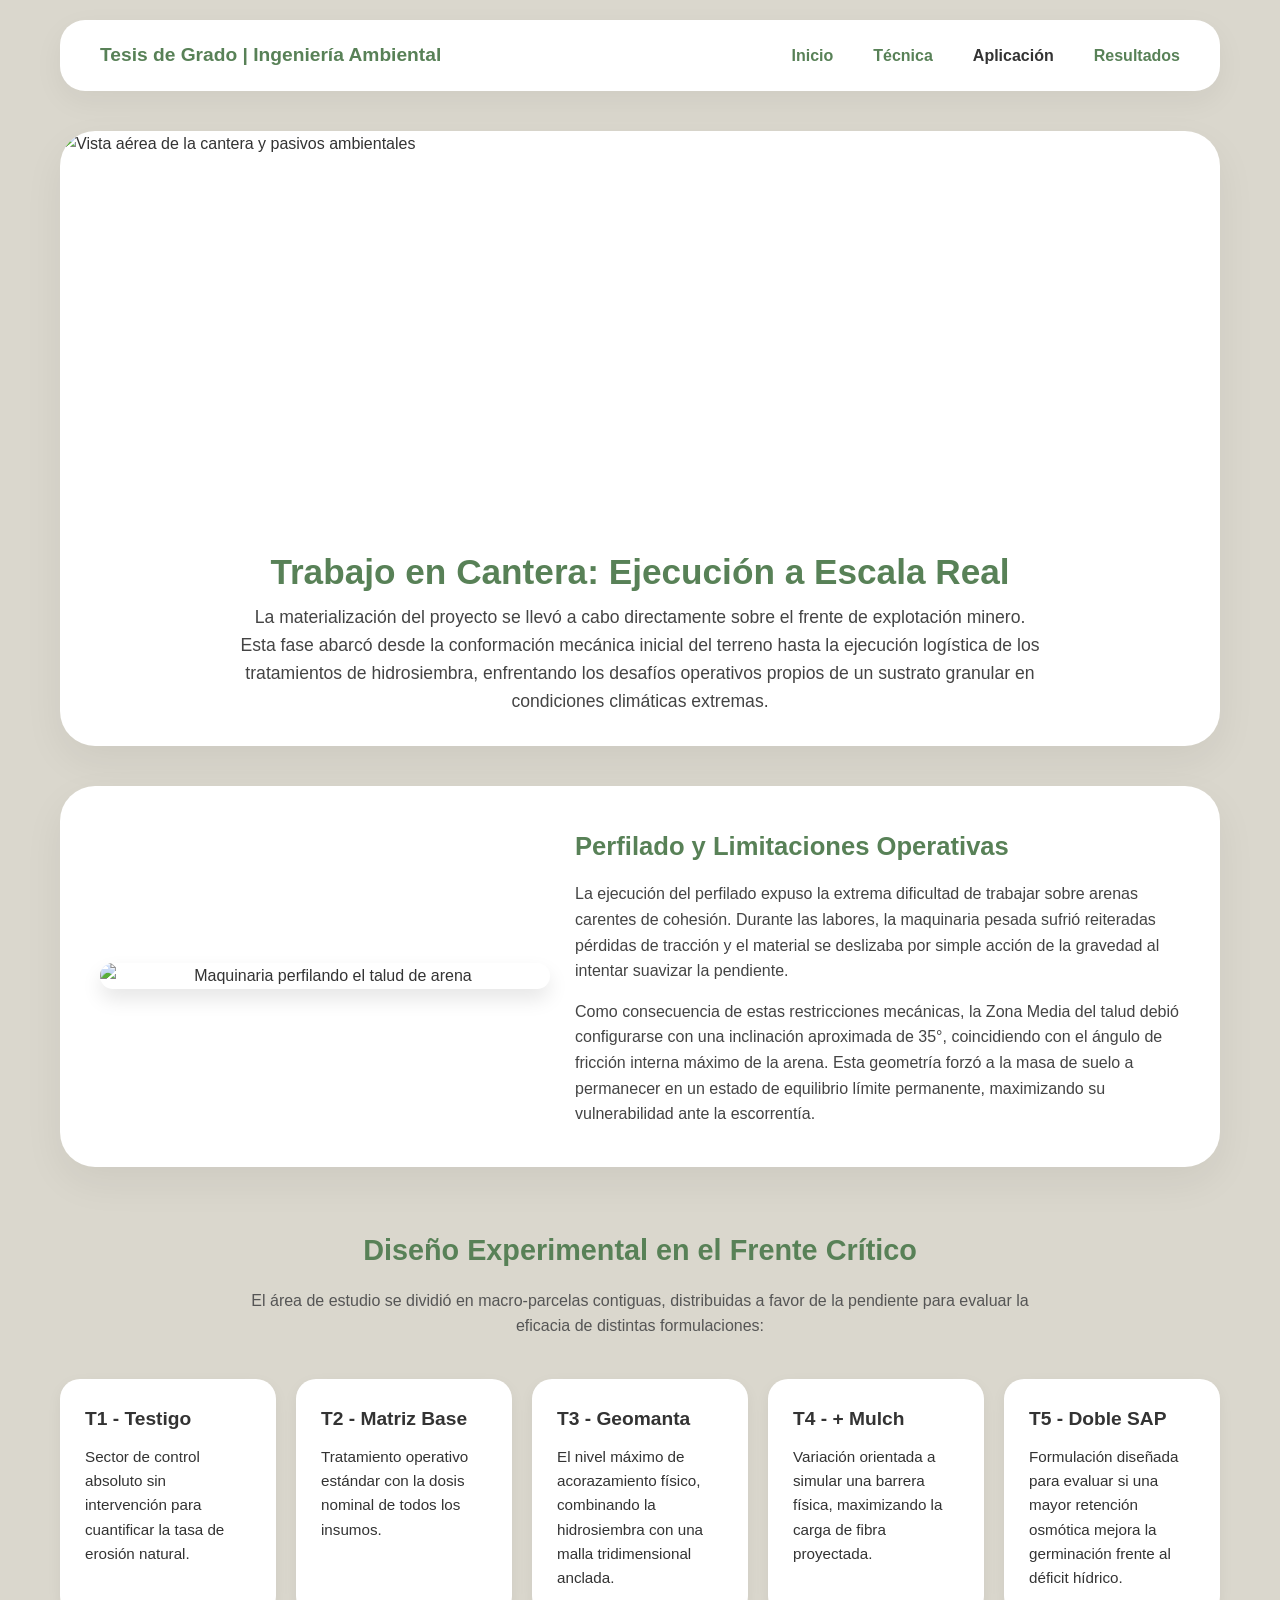
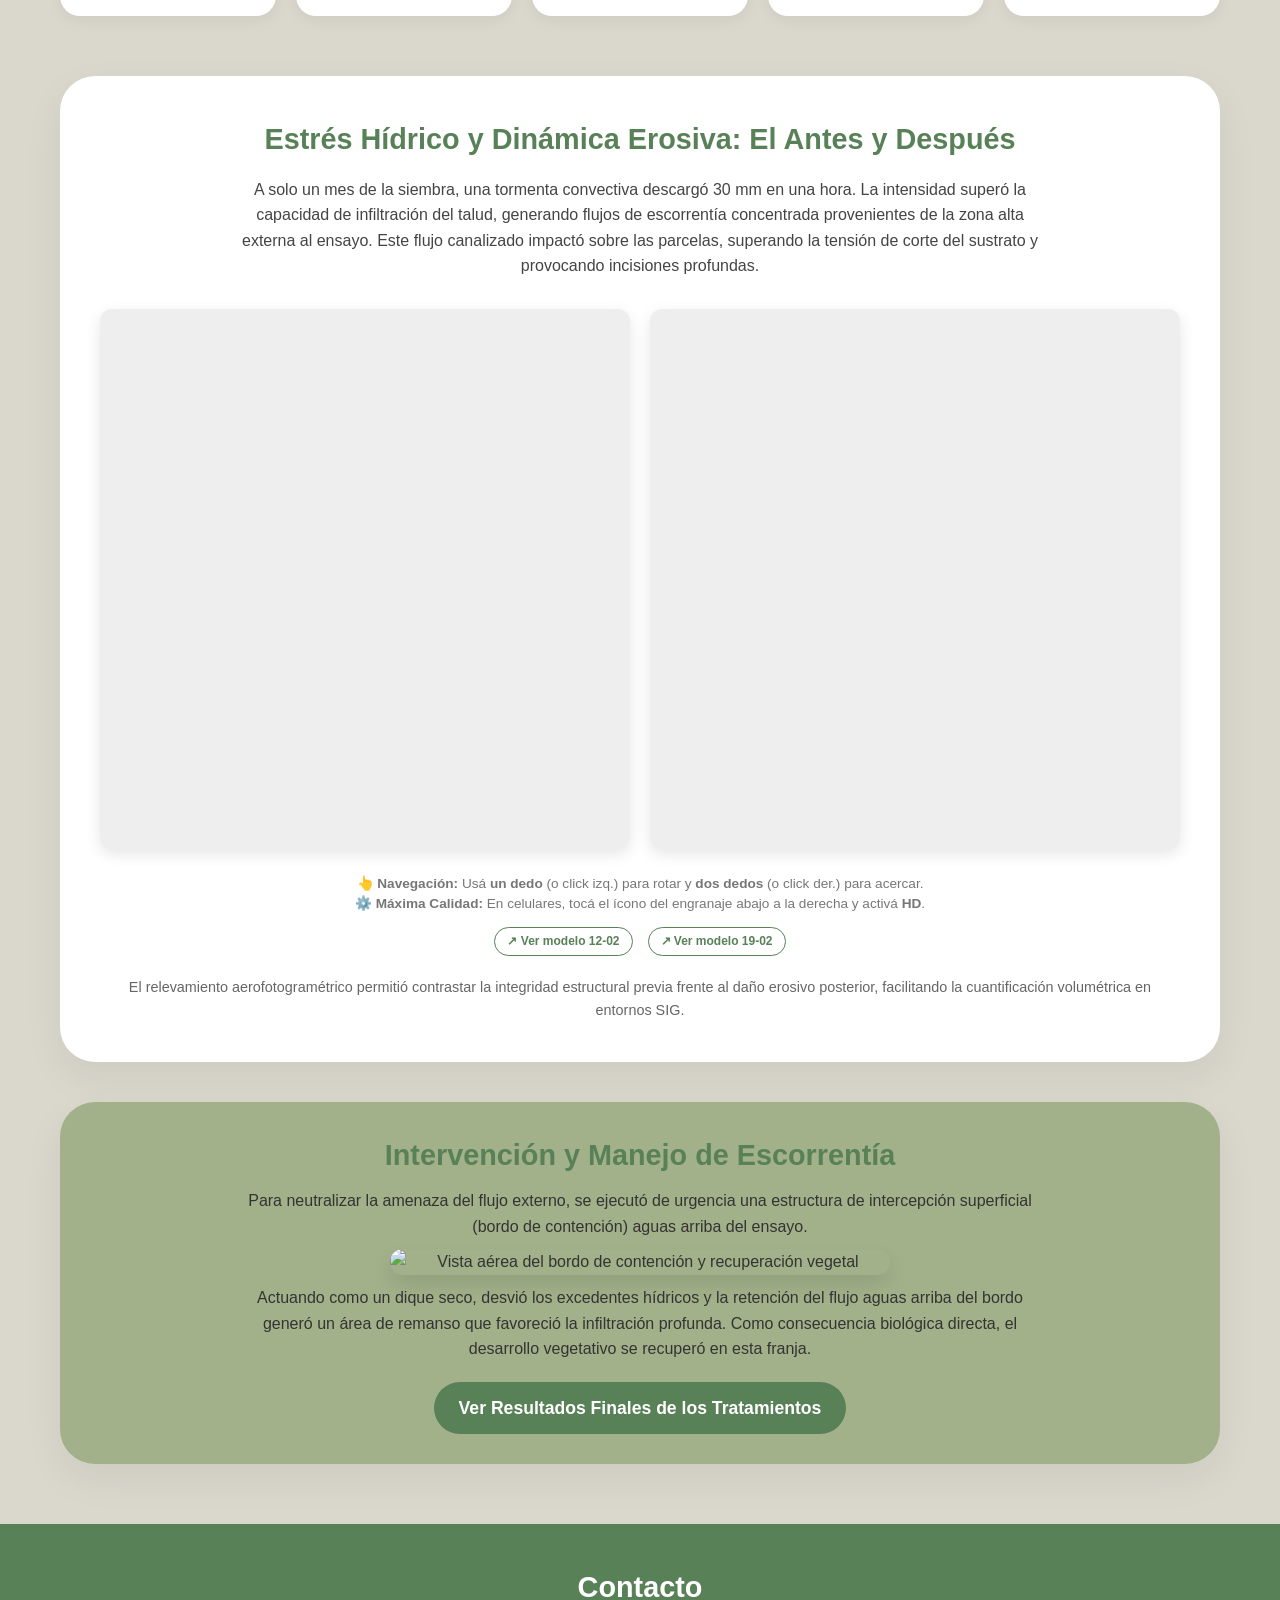
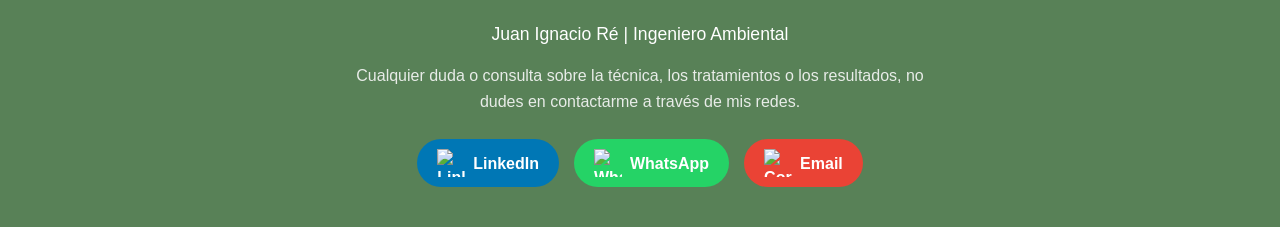
==== cantera.html @ c27eef19 "Add files via upload" ====
<!DOCTYPE html>
<html lang="es">
<head>
    <meta charset="UTF-8">
    <meta name="viewport" content="width=device-width, initial-scale=1.0">
    <title>Aplicación - Trabajo en Cantera | Tesis Ingeniería Ambiental</title>
    <link rel="stylesheet" href="style.css">
</head>
<body>

    <!-- MENÚ DE NAVEGACIÓN -->
    <header class="container">
        <nav class="main-nav">
            <div class="logo">
                <h1>Tesis de Grado | Ingeniería Ambiental</h1>
            </div>
            <ul class="nav-links">
                <li><a href="index.html">Inicio</a></li>
                <li><a href="hidrosiembra.html">Técnica</a></li>
                <!-- Pestaña actual resaltada -->
                <li><a href="cantera.html" style="color: var(--texto-oscuro);">Aplicación</a></li>
                <li><a href="conclusiones.html">Resultados</a></li>
            </ul>
        </nav>
    </header>

    <!-- SECCIÓN 1: HERO CON VISTA AÉREA PANORÁMICA -->
    <section class="container" style="margin-top: 40px;">
        <!-- Agregamos gap: 0 para anular cualquier separación del contenedor -->
        <div class="hero-container" style="flex-direction: column; padding: 0; overflow: hidden; gap: 0;">
            <!-- FOTO AÉREA DE LA CANTERA EXPLOTADA -->
            <img src="imagenes/cantera_aerea.jpg" alt="Vista aérea de la cantera y pasivos ambientales" style="width: 100%; height: 400px; object-fit: cover; display: block; margin: 0;">
            
            <div style="padding: 20px 20px 30px 20px; text-align: center; margin-top: 0;">
                <h2 style="color: var(--verde-oscuro); margin-top: 0; margin-bottom: 10px; font-size: 2.2rem; line-height: 1.2;">Trabajo en Cantera: Ejecución a Escala Real</h2>
                <p style="font-size: 1.1rem; color: #444; max-width: 800px; margin: 0 auto;">La materialización del proyecto se llevó a cabo directamente sobre el frente de explotación minero. Esta fase abarcó desde la conformación mecánica inicial del terreno hasta la ejecución logística de los tratamientos de hidrosiembra, enfrentando los desafíos operativos propios de un sustrato granular en condiciones climáticas extremas.</p>
            </div>
        </div>
    </section>

    <!-- SECCIÓN 2: CONFORMACIÓN DEL TALUD -->
    <section class="container" style="margin-top: 40px;">
        <!-- Bajamos el gap de 40px a 25px para que foto y texto estén más conectados -->
        <div class="card" style="display: flex; gap: 25px; align-items: center; flex-wrap: wrap;">
            
            <div class="img-zoom" style="flex: 1; min-width: 280px; max-width: 450px; margin: 0 auto;">
                <img src="imagenes/perfilado.jpeg" alt="Maquinaria perfilando el talud de arena" style="width: 100%; display: block;">
            </div>
            
            <!-- ACÁ LA MAGIA: text-align: left fuerza la alineación correcta -->
            <div style="flex: 1; min-width: 280px; text-align: left;">
                <!-- Achicamos apenitas el font-size a 1.6rem para que no rompa en 3 líneas en el celu -->
                <h3 style="color: var(--verde-oscuro); font-size: 1.6rem; margin-top: 0; margin-bottom: 15px;">Perfilado y Limitaciones Operativas</h3>
                <p style="margin-bottom: 15px; color: #444; line-height: 1.6;">La ejecución del perfilado expuso la extrema dificultad de trabajar sobre arenas carentes de cohesión. Durante las labores, la maquinaria pesada sufrió reiteradas pérdidas de tracción y el material se deslizaba por simple acción de la gravedad al intentar suavizar la pendiente.</p>
                <p style="color: #444; line-height: 1.6;">Como consecuencia de estas restricciones mecánicas, la Zona Media del talud debió configurarse con una inclinación aproximada de 35°, coincidiendo con el ángulo de fricción interna máximo de la arena. Esta geometría forzó a la masa de suelo a permanecer en un estado de equilibrio límite permanente, maximizando su vulnerabilidad ante la escorrentía.</p>
            </div>
            
        </div>
    </section>

    <!-- SECCIÓN 3: MATRIZ DE TRATAMIENTOS -->
    <section class="container" style="margin-top: 60px;">
        <h3 style="color: var(--verde-oscuro); font-size: 1.8rem; margin-bottom: 15px; text-align: center;">Diseño Experimental en el Frente Crítico</h3>
        <p style="text-align: center; color: #555; max-width: 800px; margin: 0 auto 40px auto;">El área de estudio se dividió en macro-parcelas contiguas, distribuidas a favor de la pendiente para evaluar la eficacia de distintas formulaciones:</p>
        
        <div style="display: grid; grid-template-columns: repeat(auto-fit, minmax(200px, 1fr)); gap: 20px;">
            <!-- Usamos las clases de animación que ya creamos en el CSS -->
            <div class="tarjeta-info">
                <h4 style="margin-bottom: 10px; font-size: 1.2rem;">T1 - Testigo</h4>
                <p style="font-size: 0.95rem;">Sector de control absoluto sin intervención para cuantificar la tasa de erosión natural.</p>
            </div>
            <div class="tarjeta-info">
                <h4 style="margin-bottom: 10px; font-size: 1.2rem;">T2 - Matriz Base</h4>
                <p style="font-size: 0.95rem;">Tratamiento operativo estándar con la dosis nominal de todos los insumos.</p>
            </div>
            <div class="tarjeta-info">
                <h4 style="margin-bottom: 10px; font-size: 1.2rem;">T3 - Geomanta</h4>
                <p style="font-size: 0.95rem;">El nivel máximo de acorazamiento físico, combinando la hidrosiembra con una malla tridimensional anclada.</p>
            </div>
            <div class="tarjeta-info">
                <h4 style="margin-bottom: 10px; font-size: 1.2rem;">T4 - + Mulch</h4>
                <p style="font-size: 0.95rem;">Variación orientada a simular una barrera física, maximizando la carga de fibra proyectada.</p>
            </div>
            <div class="tarjeta-info">
                <h4 style="margin-bottom: 10px; font-size: 1.2rem;">T5 - Doble SAP</h4>
                <p style="font-size: 0.95rem;">Formulación diseñada para evaluar si una mayor retención osmótica mejora la germinación frente al déficit hídrico.</p>
            </div>
        </div>
    </section>

    <!-- SECCIÓN 4: EVENTO CRÍTICO Y 3D -->
    <section class="container" style="margin-top: 60px;">
        <div class="card" style="background-color: var(--blanco);">
            <h3 style="color: var(--verde-oscuro); font-size: 1.8rem; margin-bottom: 15px; text-align: center;">Estrés Hídrico y Dinámica Erosiva: El Antes y Después</h3>
            <p style="text-align: center; color: #444; max-width: 800px; margin: 0 auto 30px auto;">A solo un mes de la siembra, una tormenta convectiva descargó 30 mm en una hora. La intensidad superó la capacidad de infiltración del talud, generando flujos de escorrentía concentrada provenientes de la zona alta externa al ensayo. Este flujo canalizado impactó sobre las parcelas, superando la tensión de corte del sustrato y provocando incisiones profundas.</p>
            
            <!-- CONTENEDOR DE MODELOS 3D (ANTES Y DESPUÉS) -->
            <div class="galeria-3d">
                
                <!-- MODELO 1: ANTES DEL EVENTO -->
                <div style="flex: 1; min-width: 280px; height: 60vh; min-height: 350px; background-color: #eee; border-radius: 12px; overflow: hidden; box-shadow: 0 5px 15px rgba(0,0,0,0.1);">
                    <iframe title="Modelo Antes" frameborder="0" allowfullscreen mozallowfullscreen="true" webkitallowfullscreen="true" allow="autoplay; fullscreen; xr-spatial-tracking" xr-spatial-tracking execution-while-out-of-viewport execution-while-not-rendered web-share src="https://sketchfab.com/models/985f412ba93f42a4beb35f74d2b0b0e1/embed" style="width: 100%; height: 100%;"></iframe>
                </div>
                
                <!-- MODELO 2: DESPUÉS DEL EVENTO -->
                <div style="flex: 1; min-width: 280px; height: 60vh; min-height: 350px; background-color: #eee; border-radius: 12px; overflow: hidden; box-shadow: 0 5px 15px rgba(0,0,0,0.1);">
                    <iframe title="Modelo Después" frameborder="0" allowfullscreen mozallowfullscreen="true" webkitallowfullscreen="true" allow="autoplay; fullscreen; xr-spatial-tracking" xr-spatial-tracking execution-while-out-of-viewport execution-while-not-rendered web-share src="https://sketchfab.com/models/635c2ac342b14b25b969b41de99f041a/embed?hd=1" style="width: 100%; height: 100%;"></iframe>
                </div>

            </div>

            <!-- TEXTO EXPLICATIVO PARA MÓVILES -->
            <div style="margin-top: 25px; margin-bottom: 20px; text-align: center;"> <p style="font-size: 0.85rem; color: #777; margin-top: 0; margin-bottom: 12px; padding: 0 15px; line-height: 1.5;">
                    👆 <strong>Navegación:</strong> Usá <strong>un dedo</strong> (o click izq.) para rotar y <strong>dos dedos</strong> (o click der.) para acercar.<br>
                    ⚙️ <strong>Máxima Calidad:</strong> En celulares, tocá el ícono del engranaje abajo a la derecha y activá <strong>HD</strong>.
                </p>
                
                <div style="display: flex; gap: 15px; justify-content: center; flex-wrap: wrap;">
                    <a href="https://skfb.ly/pJFPo" target="_blank" class="btn-sketchfab">
                        ↗ Ver modelo 12-02
                    </a>
                    <a href="https://skfb.ly/pJzDD" target="_blank" class="btn-sketchfab">
                        ↗ Ver modelo 19-02
                    </a>
                </div>

            </div>

            <!-- PÁRRAFO FINAL (Ahora sí, adentro de la tarjeta) -->
            <p style="text-align: center; font-size: 0.9rem; color: #666; margin-bottom: 0;">El relevamiento aerofotogramétrico permitió contrastar la integridad estructural previa frente al daño erosivo posterior, facilitando la cuantificación volumétrica en entornos SIG.</p>
        </div>
    </section>

    <!-- SECCIÓN 5: MANEJO ADAPTATIVO Y CIERRE -->
    <section class="container" style="margin-top: 40px; margin-bottom: 60px;">
        <!-- Agregamos gap: 0; para matar la separación invisible -->
        <div class="hero-container" style="background-color: var(--verde-claro); flex-direction: column; text-align: center; padding: 30px 20px; gap: 0;">
            <h3 style="color: var(--verde-oscuro); font-size: 1.8rem; margin-top: 0; margin-bottom: 10px;">Intervención y Manejo de Escorrentía</h3>
            <p style="color: var(--texto-oscuro); max-width: 800px; margin: 0 auto 10px auto;">Para neutralizar la amenaza del flujo externo, se ejecutó de urgencia una estructura de intercepción superficial (bordo de contención) aguas arriba del ensayo.</p>
            
            <!-- FOTO AÉREA DEL BORDO -->
            <div class="img-zoom" style="width: 100%; max-width: 500px; margin: 0 auto 10px auto; border-radius: 15px; box-shadow: 0 10px 20px rgba(0,0,0,0.1);">
                <img src="imagenes/bordo.jpeg" alt="Vista aérea del bordo de contención y recuperación vegetal" style="width: 100%; display: block;">
            </div>

            <p style="color: var(--texto-oscuro); max-width: 800px; margin: 0 auto 20px auto;">Actuando como un dique seco, desvió los excedentes hídricos y la retención del flujo aguas arriba del bordo generó un área de remanso que favoreció la infiltración profunda. Como consecuencia biológica directa, el desarrollo vegetativo se recuperó en esta franja.</p>
            
            <!-- BOTÓN HACIA RESULTADOS CON ANIMACIÓN -->
            <a href="conclusiones.html" style="font-size: 1.1rem; padding: 12px 25px; display: inline-block; background-color: var(--verde-oscuro); color: white; border-radius: 30px; text-decoration: none; font-weight: bold; transition: all 0.3s ease;" onmouseover="this.style.transform='scale(1.08)'; this.style.boxShadow='0 10px 20px rgba(0,0,0,0.2)';" onmouseout="this.style.transform='scale(1)'; this.style.boxShadow='none';">Ver Resultados Finales de los Tratamientos</a>
        </div>
    </section>

   <!-- FOOTER -->
    <footer class="main-footer" style="padding: 40px 20px; text-align: center;">
        <div class="container">
            <h3 style="margin-bottom: 10px; font-size: 1.8rem;">Contacto</h3>
            <p style="margin-bottom: 15px; font-size: 1.1rem;">Juan Ignacio Ré | Ingeniero Ambiental</p>
            
            <p style="font-size: 1rem; margin-bottom: 25px; color: #e8ece8; max-width: 600px; margin-left: auto; margin-right: auto;">Cualquier duda o consulta sobre la técnica, los tratamientos o los resultados, no dudes en contactarme a través de mis redes.</p>
            
            <!-- CONTENEDOR DE BOTONES DE REDES -->
            <div style="display: flex; justify-content: center; align-items: center; gap: 15px; flex-wrap: wrap;">
                
                <!-- BOTÓN LINKEDIN -->
                <a href="https://www.linkedin.com/in/juan-ignacio-ré-176084299" target="_blank" style="background-color: #0077b5; color: white; display: flex; align-items: center; justify-content: center; gap: 8px; padding: 10px 20px; border-radius: 30px; text-decoration: none; font-weight: bold; transition: transform 0.3s ease;" onmouseover="this.style.transform='scale(1.05)'" onmouseout="this.style.transform='scale(1)'">
                    <!-- Iconos agrandados a 28px -->
                    <img src="imagenes/linkedin.png" alt="LinkedIn Logo" style="width: 28px; height: 28px; object-fit: contain;"> LinkedIn
                </a>
                
                <!-- BOTÓN WHATSAPP -->
                <a href="https://wa.me/5493572402276" target="_blank" style="background-color: #25D366; color: white; display: flex; align-items: center; justify-content: center; gap: 8px; padding: 10px 20px; border-radius: 30px; text-decoration: none; font-weight: bold; transition: transform 0.3s ease;" onmouseover="this.style.transform='scale(1.05)'" onmouseout="this.style.transform='scale(1)'">
                    <img src="imagenes/whatsapp.png" alt="WhatsApp Logo" style="width: 28px; height: 28px; object-fit: contain;"> WhatsApp
                </a>

                <!-- BOTÓN CORREO (Estándar Universal + Copiado automático) -->
                <a href="mailto:juanignaciore1@gmail.com" onclick="navigator.clipboard.writeText('juanignaciore1@gmail.com'); alert('¡Correo copiado: juanignaciore1@gmail.com! Abriendo aplicación...');" style="background-color: #EA4335; color: white; display: flex; align-items: center; justify-content: center; gap: 8px; padding: 10px 20px; border-radius: 30px; text-decoration: none; font-weight: bold; transition: transform 0.3s ease;" onmouseover="this.style.transform='scale(1.05)'" onmouseout="this.style.transform='scale(1)'">
                    <img src="imagenes/correo.png" alt="Correo Logo" style="width: 28px; height: 28px; object-fit: contain;"> Email
                </a>

            </div>
        </div>
    </footer>

</body>
</html>
---- style.css ----
/* style.css - Diseño Refinado */

:root {
    --verde-oscuro: #588157; 
    --verde-medio: #7ca57c;   
    --verde-claro: #A3B18A;   
    --beige-fondo: #DAD7CD;   
    --blanco: #ffffff;
    --texto-oscuro: #333333;
}

* { box-sizing: border-box; margin: 0; padding: 0; }

body {
    font-family: 'Segoe UI', Tahoma, Geneva, Verdana, sans-serif;
    background-color: var(--beige-fondo);
    color: var(--texto-oscuro);
    line-height: 1.6;
    overflow-x: hidden;
}

a { text-decoration: none; color: inherit; }

.container {
    max-width: 1200px;
    margin: 0 auto;
    padding: 0 20px;
}

/* MENÚ DE NAVEGACIÓN (Alineado y flotante) */
.main-nav {
    display: flex;
    justify-content: space-between;
    align-items: center;
    padding: 20px 40px;
    background-color: var(--blanco);
    border-radius: 25px;
    margin-top: 20px;
    box-shadow: 0 10px 30px rgba(0,0,0,0.05);
}

.logo h1 {
    font-size: 1.2rem;
    color: var(--verde-oscuro);
    font-weight: 800;
}

.nav-links {
    display: flex;
    gap: 40px; /* Más espacio entre botones */
    list-style: none;
    align-items: center;
}

.nav-links a {
    font-weight: 600;
    color: var(--verde-oscuro);
    transition: color 0.2s;
}

.nav-links a:hover { color: var(--texto-oscuro); }

/* CONTENEDOR TIPO PINTEREST (Todo junto en una tarjeta) */
.hero-container {
    background-color: var(--blanco);
    border-radius: 35px;
    padding: 50px;
    margin-top: 30px;
    display: flex;
    align-items: center;
    justify-content: space-between;
    gap: 40px;
    box-shadow: 0 15px 40px rgba(0,0,0,0.06);
}

.hero-text { flex: 1; }

.hero-text h2 {
    color: var(--verde-oscuro);
    font-size: 2.5rem;
    line-height: 1.1;
    margin-bottom: 20px;
}

.hero-text p {
    font-size: 1.1rem;
    color: #666;
    margin-bottom: 30px;
}

.botones-grupo { display: flex; gap: 15px; flex-wrap: wrap; }

.btn-primary {
    display: inline-block;
    padding: 14px 30px;
    background-color: var(--verde-oscuro);
    color: var(--blanco);
    border-radius: 50px;
    font-weight: bold;
    transition: all 0.3s ease;
    border: none;
    cursor: pointer;
}

.btn-primary:hover {
    background-color: var(--texto-oscuro);
    transform: translateY(-2px);
}

/* EFECTO CAMIÓN Y CAJA DERECHA */
.hero-image-box {
    flex: 1;
    background-color: transparent; /* Eliminamos el recuadro verde */
    display: flex;
    align-items: center;
    justify-content: center; /* Centramos la imagen en su espacio */
}

.pop-out-image {
    position: relative; /* Deja de flotar descontrolada y se acomoda a la pantalla */
    width: 100%; 
    max-width: 600px; /* Tamaño máximo para que no se descontrole */
    border-radius: 35px; /* LA MAGIA: redondea los bordes rectos de tu foto */
    filter: drop-shadow(-10px 15px 25px rgba(88, 129, 87, 0.3)); /* Le damos una sombra con el tono verde de tu paleta */
    transform-origin: bottom center;
    animation: respirar 4s ease-in-out infinite;
    z-index: 10;
}

@keyframes respirar {
    0% { transform: scale(1); }
    50% { transform: scale(1.02); } 
    100% { transform: scale(1); }
}

/* Animación de "respiración" para darle vida sin que se despegue del borde inferior */
@keyframes respirar {
    0% { transform: scale(1); }
    50% { transform: scale(1.02); } /* Se agranda un 2% sutilmente */
    100% { transform: scale(1); }
}

.pop-out-image {
        height: 115%;
        width: auto;
        right: 0;
        bottom: 0;
    }

/* SECCIÓN MODELO 3D */
.seccion-3d { margin-top: 40px; }

.card {
    background-color: var(--blanco);
    padding: 40px;
    border-radius: 35px;
    box-shadow: 0 15px 40px rgba(0,0,0,0.06);
    text-align: center;
}

.card h3 {
    color: var(--verde-oscuro);
    font-size: 2rem;
    margin-bottom: 10px;
}

.sketchfab-embed-wrapper {
    width: 100%;
    height: 550px;
    border-radius: 20px;
    overflow: hidden;
    margin-top: 20px;
}

/* FOOTER */
.main-footer {
    background-color: var(--verde-oscuro);
    color: var(--blanco);
    padding: 50px 0;
    margin-top: 50px;
    text-align: center;
}

/* --- ANIMACIONES Y EFECTOS (Tarjetas) --- */

.tarjeta-info {
    background-color: var(--blanco);
    padding: 25px;
    border-radius: 20px;
    box-shadow: 0 5px 15px rgba(0,0,0,0.05);
    transition: all 0.4s cubic-bezier(0.175, 0.885, 0.32, 1.275); 
    cursor: pointer; 
    -webkit-tap-highlight-color: transparent; 
    position: relative;
    z-index: 1; 
    animation: subirYaparecer 0.8s ease-out forwards;
    opacity: 0;
    transform: translateY(20px);
}

/* EFECTO UNIFICADO: Salto y fondo verde (Hover en PC / Toque en Celular) */
.tarjeta-info:hover,
.tarjeta-info:active {
    transform: translateY(-15px) scale(1.15); 
    z-index: 10; 
    box-shadow: 0 25px 50px rgba(0,0,0,0.2);
    background-color: var(--verde-oscuro); 
}

/* Letras blancas puras para lectura perfecta */
.tarjeta-info:hover h4,
.tarjeta-info:hover p,
.tarjeta-info:active h4,
.tarjeta-info:active p {
    color: var(--blanco) !important;
    transition: color 0.3s ease;
}

/* Contenedor de las imágenes con zoom */
.img-zoom {
    border-radius: 20px;
    overflow: hidden;
    box-shadow: 0 10px 20px rgba(0,0,0,0.1);
    transition: all 0.4s ease;
}

.img-zoom:hover {
    transform: scale(1.02);
    box-shadow: 0 15px 30px rgba(0,0,0,0.15);
}

.img-zoom img {
    width: 100%;
    display: block;
    transition: transform 0.5s ease;
}

.img-zoom:hover img {
    transform: scale(1.05); 
}

/* Cascada: retrasamos la animación de entrada para que aparezcan una por una */
.tarjeta-info:nth-child(1) { animation-delay: 0.1s; }
.tarjeta-info:nth-child(2) { animation-delay: 0.2s; }
.tarjeta-info:nth-child(3) { animation-delay: 0.3s; }
.tarjeta-info:nth-child(4) { animation-delay: 0.4s; }

@keyframes subirYaparecer {
    to {
        opacity: 1;
        transform: translateY(0);
    }
}

/* ADAPTACIÓN MÓVIL (Celulares) */
@media (max-width: 900px) {
    .hero-container {
        flex-direction: column;
        padding: 30px;
    }

    /* Achicamos el título en celulares y PROHIBIMOS que corte palabras */
    .hero-text h2 {
        font-size: 1.4rem; /* Letra un poco más chica para que entre HIDROSIEMBRA */
        hyphens: none; /* Le prohibimos usar guiones */
        word-break: normal; /* Si la palabra no entra, que baje entera al otro renglón */
    }

    /* Le damos un poco más de espacio a los costados en el celu */
    .hero-container {
        padding: 20px; 
    }
    
    .hero-image-box {
        width: 100%;
        height: auto;
        margin-top: 40px;
    }

    .pop-out-image {
        width: 100%;
        max-width: 400px; /* Un tamaño ideal para que no sature la pantalla del celu */
        margin: 0 auto; /* Esto asegura que quede bien centrado */
    }

    .main-nav { 
        flex-direction: column; 
        gap: 20px; 
        padding: 20px; 
    }
    
    .nav-links { 
        flex-wrap: wrap; 
        justify-content: center; 
        gap: 20px; 
    }
    
    .sketchfab-embed-wrapper { 
        height: 350px; 
    }
}

/* --- TAMAÑO DINÁMICO PARA MODELOS 3D --- */
.contenedor-3d {
    width: 100%;
    height: 500px; 
    border-radius: 15px;
    overflow: hidden;
    box-shadow: 0 10px 20px rgba(0,0,0,0.1);
    /* MAGIA 1: El '30px' despega el modelo del texto de arriba */
    margin: 30px auto 0 auto; 
}

/* Adaptación para Celulares */
@media (max-width: 900px) {
    .contenedor-3d {
        height: 65vh; 
        min-height: 450px;
        /* MAGIA 2: Ensanchamos el modelo "comiéndonos" 20px de cada lado de la caja blanca */
        width: calc(100% + 40px); 
        margin-left: -20px;
        margin-right: -20px;
        border-radius: 12px; /* Acomodamos los bordes para que sigan viéndose prolijos */
    }
}

/* --- FIX: ELIMINAR ESPACIO EXTRA DEBAJO DEL FOOTER --- */
html, body {
    margin: 0;
    padding: 0;
}
.main-footer {
    margin-bottom: 0 !important;
}

/* --- TAMAÑO DINÁMICO PARA MODELOS 3D DOBLES --- */
.galeria-3d {
    display: flex;
    gap: 20px;
    flex-wrap: wrap;
    justify-content: center;
    margin-bottom: 15px;
}

/* Adaptación para Celulares: Rompemos los márgenes de la caja blanca */
@media (max-width: 900px) {
    .galeria-3d {
        width: calc(100% + 40px); 
        margin-left: -20px;
        margin-right: -20px;
        gap: 15px; /* Achicamos apenitas el espacio entre los dos modelos */
    }
}

/* --- GALERÍA CRONOLÓGICA (EFECTO PASAR HOJA) --- */
.galeria-evolucion {
    position: relative;
    max-width: 800px; /* Ancho máximo de la caja */
    height: 500px;    /* Altura de la caja en PC */
    margin: 0 auto;
    border-radius: 15px;
    box-shadow: 0 10px 30px rgba(0,0,0,0.15);
    overflow: hidden;
    cursor: pointer;
    background-color: #e8ece8;
}

/* Adaptación de la caja para celulares */
@media (max-width: 768px) {
    .galeria-evolucion { height: 230px; } /* Achicamos la altura para que el recuadro vuelva a ser apaisado */
}

.foto-evolucion {
    position: absolute;
    top: 0;
    left: 0;
    width: 100%;
    height: 100%;
    object-fit: cover;
    display: block;
    transition: transform 0.6s cubic-bezier(0.4, 0, 0.2, 1), opacity 0.6s ease-in-out;
    background-color: white;
}

/* La clase mágica que se activa al hacer click */
.foto-pasada {
    transform: translateX(-100%) rotate(-5deg) !important;
    opacity: 0 !important;
    pointer-events: none !important; /* Deja que el dedo toque la foto de abajo */
}

/* --- BOTONES EXTERNOS SKETCHFAB (Versión Mini) --- */
.btn-sketchfab {
    display: inline-flex;
    align-items: center;
    gap: 4px;
    font-size: 0.75rem; /* Achicamos la letra de 0.85 a 0.75 */
    color: var(--verde-oscuro);
    text-decoration: none;
    border: 1.2px solid var(--verde-oscuro); /* Línea un poquito más fina */
    padding: 4px 12px; /* Menos relleno para que sea más petiso */
    border-radius: 15px;
    font-weight: 600;
    transition: all 0.3s ease;
    background-color: transparent;
}

.btn-sketchfab:hover {
    background-color: var(--verde-oscuro);
    color: var(--blanco);
}
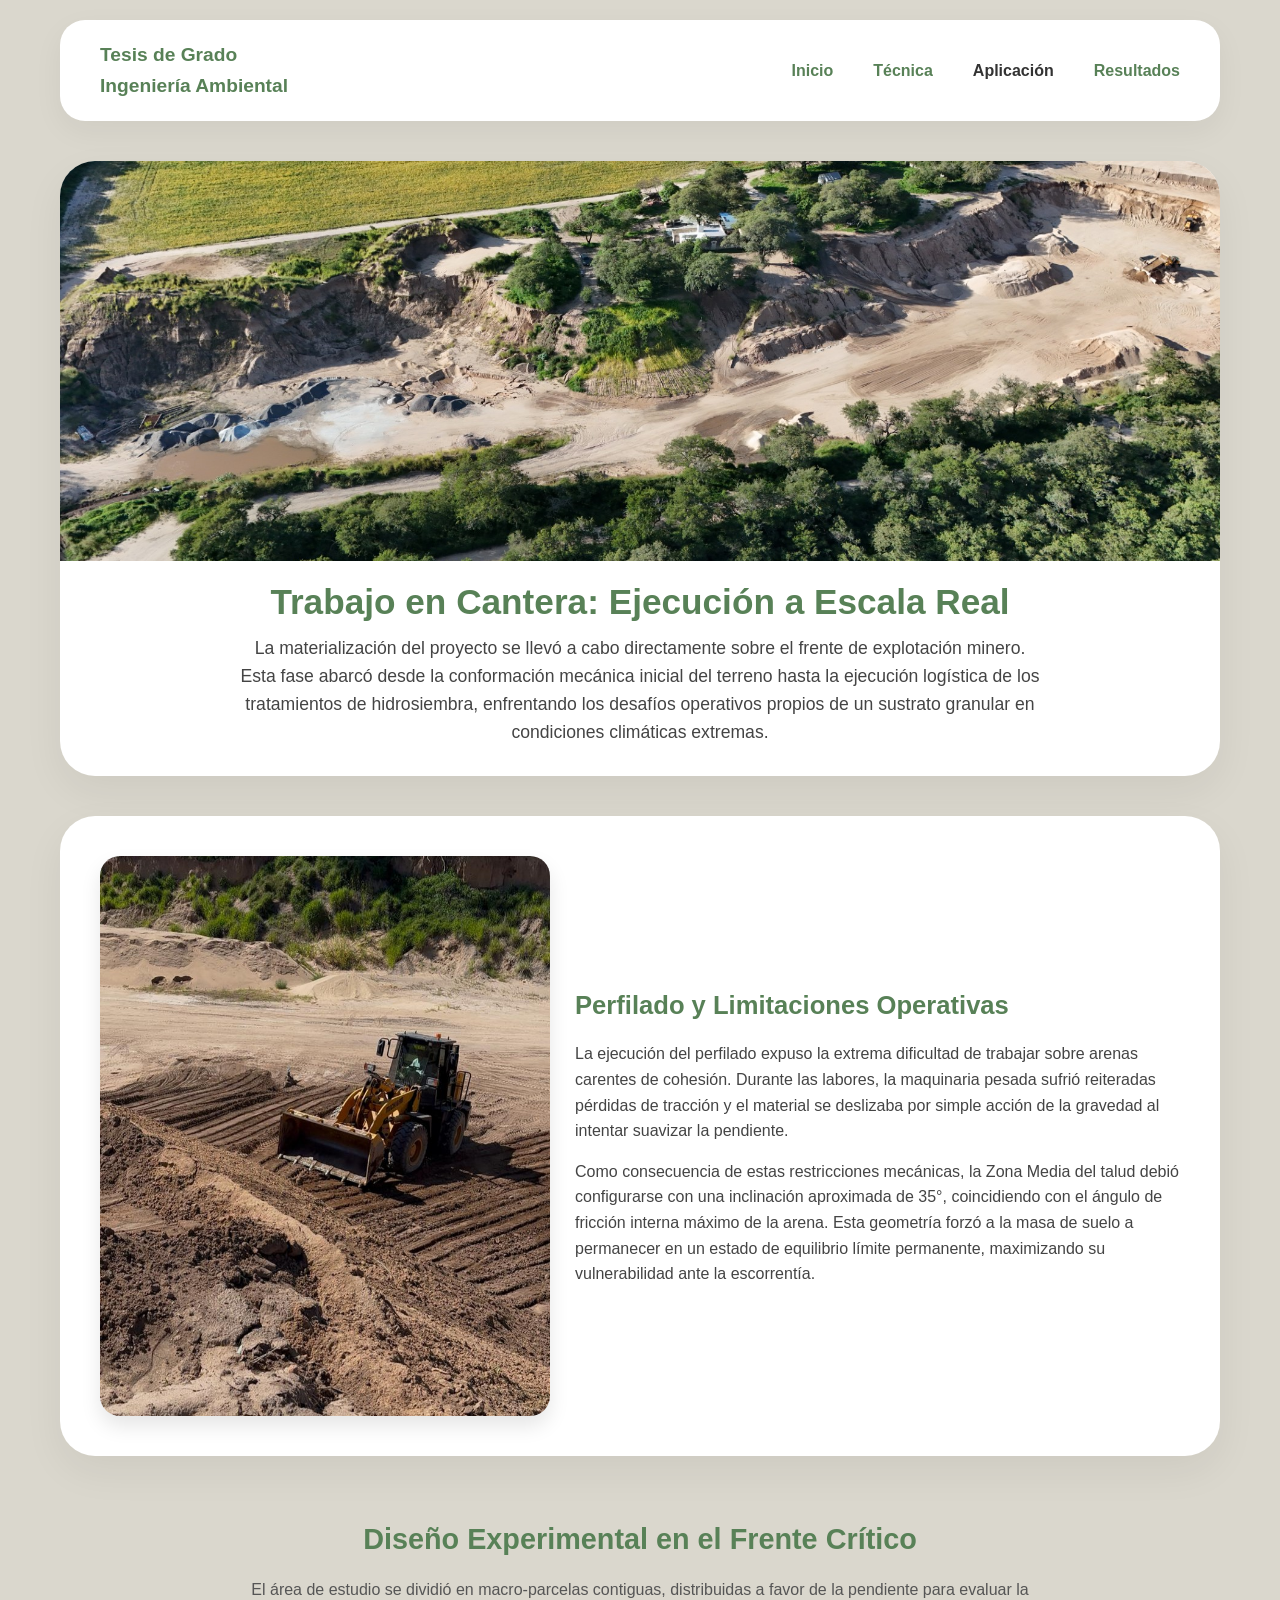
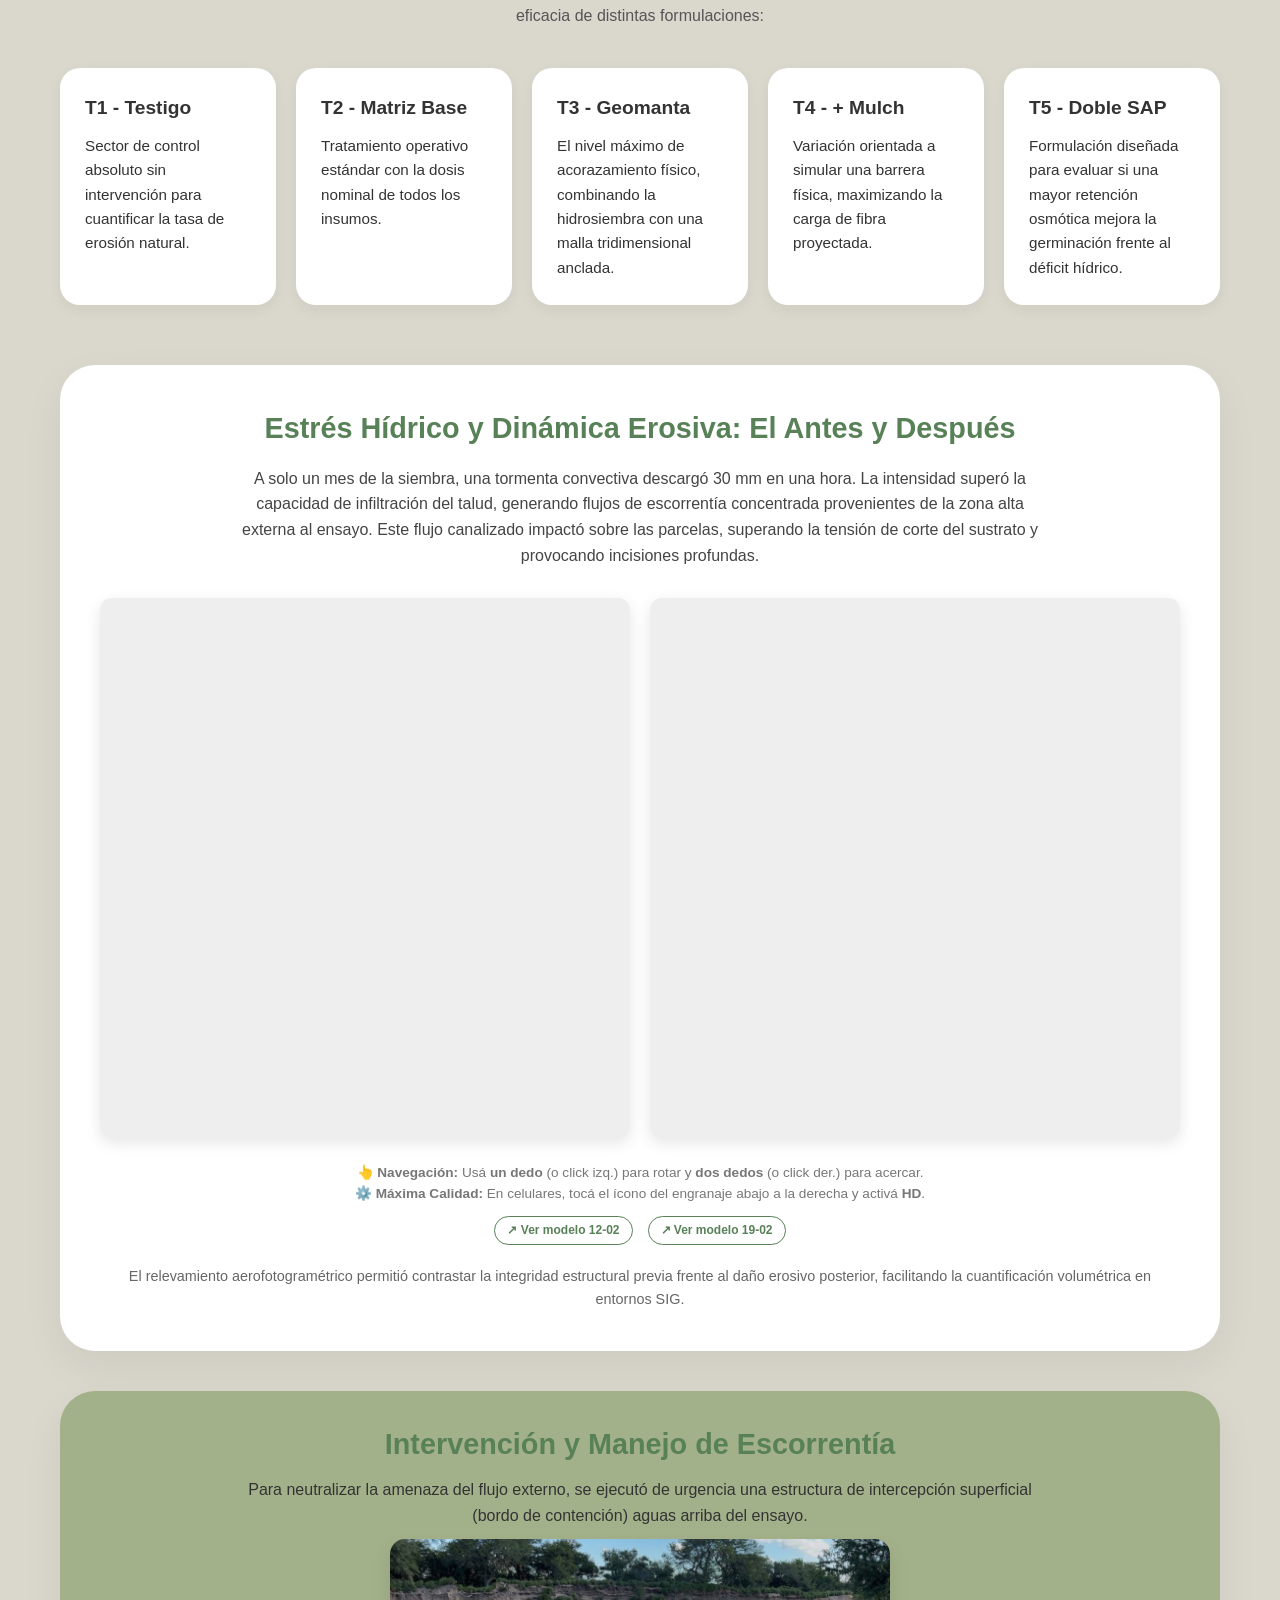
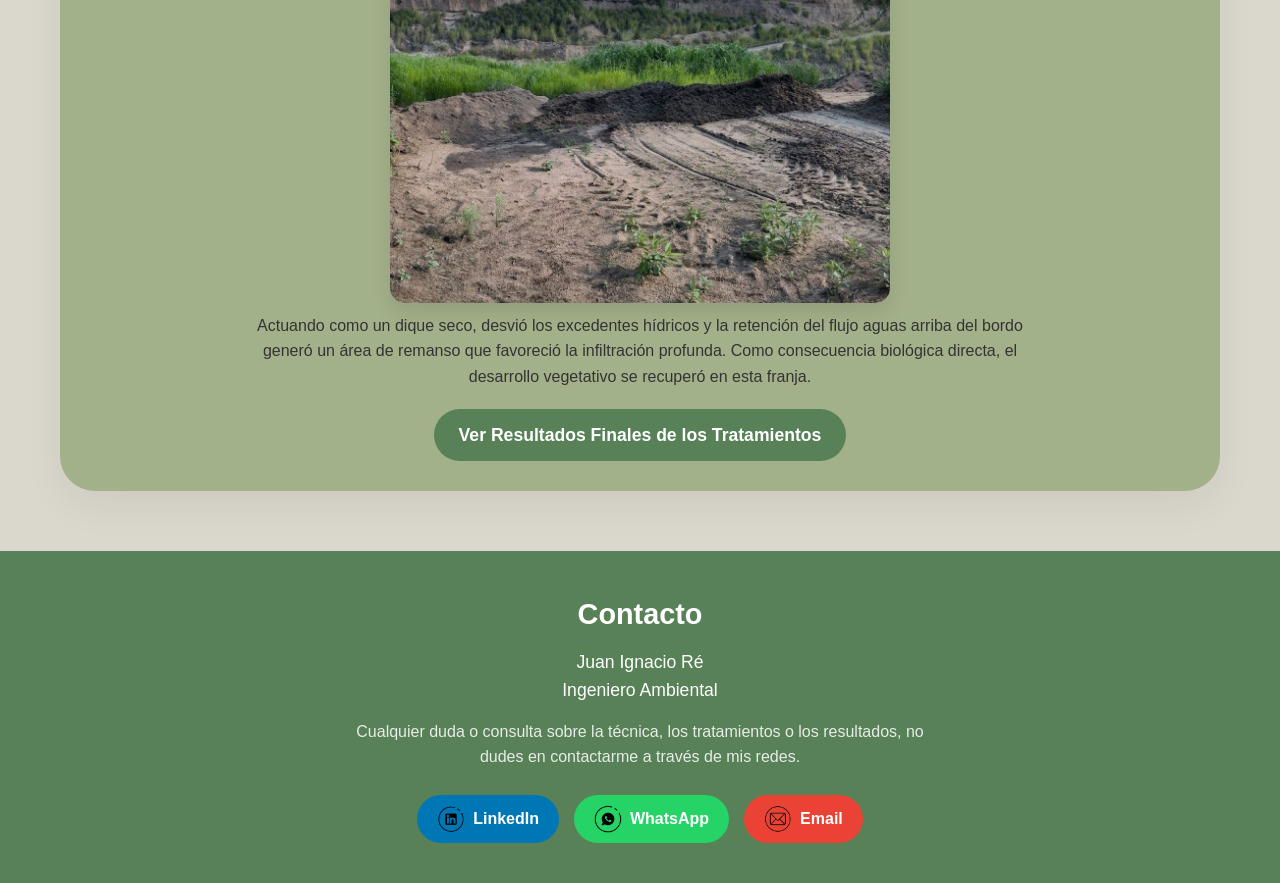
==== commit 74051fb0: "Add files via upload" ====
--- a/cantera.html
+++ b/cantera.html
@@ -12,7 +12,7 @@
     <header class="container">
         <nav class="main-nav">
             <div class="logo">
-                <h1>Tesis de Grado | Ingeniería Ambiental</h1>
+                <h1>Tesis de Grado<br>Ingeniería Ambiental</h1>
             </div>
             <ul class="nav-links">
                 <li><a href="index.html">Inicio</a></li>
@@ -43,12 +43,12 @@
         <!-- Bajamos el gap de 40px a 25px para que foto y texto estén más conectados -->
         <div class="card" style="display: flex; gap: 25px; align-items: center; flex-wrap: wrap;">
             
-            <div class="img-zoom" style="flex: 1; min-width: 280px; max-width: 450px; margin: 0 auto;">
+            <div class="img-zoom" style="flex: 1; min-width: 250px; max-width: 450px; margin: 0 auto;">
                 <img src="imagenes/perfilado.jpeg" alt="Maquinaria perfilando el talud de arena" style="width: 100%; display: block;">
             </div>
             
             <!-- ACÁ LA MAGIA: text-align: left fuerza la alineación correcta -->
-            <div style="flex: 1; min-width: 280px; text-align: left;">
+            <div style="flex: 1; min-width: 250px; text-align: left;">
                 <!-- Achicamos apenitas el font-size a 1.6rem para que no rompa en 3 líneas en el celu -->
                 <h3 style="color: var(--verde-oscuro); font-size: 1.6rem; margin-top: 0; margin-bottom: 15px;">Perfilado y Limitaciones Operativas</h3>
                 <p style="margin-bottom: 15px; color: #444; line-height: 1.6;">La ejecución del perfilado expuso la extrema dificultad de trabajar sobre arenas carentes de cohesión. Durante las labores, la maquinaria pesada sufrió reiteradas pérdidas de tracción y el material se deslizaba por simple acción de la gravedad al intentar suavizar la pendiente.</p>
@@ -98,12 +98,12 @@
             <div class="galeria-3d">
                 
                 <!-- MODELO 1: ANTES DEL EVENTO -->
-                <div style="flex: 1; min-width: 280px; height: 60vh; min-height: 350px; background-color: #eee; border-radius: 12px; overflow: hidden; box-shadow: 0 5px 15px rgba(0,0,0,0.1);">
+                <div style="flex: 1; min-width: 250px; height: 60vh; min-height: 350px; background-color: #eee; border-radius: 12px; overflow: hidden; box-shadow: 0 5px 15px rgba(0,0,0,0.1);">
                     <iframe title="Modelo Antes" frameborder="0" allowfullscreen mozallowfullscreen="true" webkitallowfullscreen="true" allow="autoplay; fullscreen; xr-spatial-tracking" xr-spatial-tracking execution-while-out-of-viewport execution-while-not-rendered web-share src="https://sketchfab.com/models/985f412ba93f42a4beb35f74d2b0b0e1/embed" style="width: 100%; height: 100%;"></iframe>
                 </div>
                 
                 <!-- MODELO 2: DESPUÉS DEL EVENTO -->
-                <div style="flex: 1; min-width: 280px; height: 60vh; min-height: 350px; background-color: #eee; border-radius: 12px; overflow: hidden; box-shadow: 0 5px 15px rgba(0,0,0,0.1);">
+                <div style="flex: 1; min-width: 250px; height: 60vh; min-height: 350px; background-color: #eee; border-radius: 12px; overflow: hidden; box-shadow: 0 5px 15px rgba(0,0,0,0.1);">
                     <iframe title="Modelo Después" frameborder="0" allowfullscreen mozallowfullscreen="true" webkitallowfullscreen="true" allow="autoplay; fullscreen; xr-spatial-tracking" xr-spatial-tracking execution-while-out-of-viewport execution-while-not-rendered web-share src="https://sketchfab.com/models/635c2ac342b14b25b969b41de99f041a/embed?hd=1" style="width: 100%; height: 100%;"></iframe>
                 </div>
 
@@ -154,7 +154,7 @@
     <footer class="main-footer" style="padding: 40px 20px; text-align: center;">
         <div class="container">
             <h3 style="margin-bottom: 10px; font-size: 1.8rem;">Contacto</h3>
-            <p style="margin-bottom: 15px; font-size: 1.1rem;">Juan Ignacio Ré | Ingeniero Ambiental</p>
+            <p style="margin-bottom: 15px; font-size: 1.1rem;">Juan Ignacio Ré<br>Ingeniero Ambiental</p>
             
             <p style="font-size: 1rem; margin-bottom: 25px; color: #e8ece8; max-width: 600px; margin-left: auto; margin-right: auto;">Cualquier duda o consulta sobre la técnica, los tratamientos o los resultados, no dudes en contactarme a través de mis redes.</p>
             
--- a/style.css
+++ b/style.css
@@ -252,23 +252,19 @@
     }
 }
 
-/* ADAPTACIÓN MÓVIL (Celulares) */
+/* --- ADAPTACIÓN MÓVIL UNIFICADA (Celulares Android e iOS) --- */
 @media (max-width: 900px) {
-    .hero-container {
+    /* Reducimos el padding de 40px a 20px para que el texto tenga aire y no toque los bordes */
+    .hero-container, 
+    .card {
         flex-direction: column;
-        padding: 30px;
-    }
-
-    /* Achicamos el título en celulares y PROHIBIMOS que corte palabras */
+        padding: 30px 20px !important; 
+    }
+
     .hero-text h2 {
-        font-size: 1.4rem; /* Letra un poco más chica para que entre HIDROSIEMBRA */
-        hyphens: none; /* Le prohibimos usar guiones */
-        word-break: normal; /* Si la palabra no entra, que baje entera al otro renglón */
-    }
-
-    /* Le damos un poco más de espacio a los costados en el celu */
-    .hero-container {
-        padding: 20px; 
+        font-size: 1.4rem; 
+        hyphens: none; 
+        word-break: normal; 
     }
     
     .hero-image-box {
@@ -279,24 +275,28 @@
 
     .pop-out-image {
         width: 100%;
-        max-width: 400px; /* Un tamaño ideal para que no sature la pantalla del celu */
-        margin: 0 auto; /* Esto asegura que quede bien centrado */
-    }
-
-    .main-nav { 
-        flex-direction: column; 
-        gap: 20px; 
-        padding: 20px; 
-    }
+        max-width: 400px; 
+        margin: 0 auto; 
+    }
+
+    .main-nav { flex-direction: column; gap: 20px; padding: 20px; }
+    .nav-links { flex-wrap: wrap; justify-content: center; gap: 20px; }
     
-    .nav-links { 
-        flex-wrap: wrap; 
-        justify-content: center; 
-        gap: 20px; 
-    }
-    
-    .sketchfab-embed-wrapper { 
-        height: 350px; 
+    /* 3D: Al achicar el padding a 20px, estos márgenes negativos de -20px hacen que el modelo toque los bordes exactos y vuelva la simetría */
+    .contenedor-3d {
+        height: 65vh; 
+        min-height: 450px;
+        width: calc(100% + 40px); 
+        margin-left: -20px;
+        margin-right: -20px;
+        border-radius: 12px; 
+    }
+
+    .galeria-3d {
+        width: calc(100% + 40px); 
+        margin-left: -20px;
+        margin-right: -20px;
+        gap: 15px; 
     }
 }
 
@@ -311,19 +311,6 @@
     margin: 30px auto 0 auto; 
 }
 
-/* Adaptación para Celulares */
-@media (max-width: 900px) {
-    .contenedor-3d {
-        height: 65vh; 
-        min-height: 450px;
-        /* MAGIA 2: Ensanchamos el modelo "comiéndonos" 20px de cada lado de la caja blanca */
-        width: calc(100% + 40px); 
-        margin-left: -20px;
-        margin-right: -20px;
-        border-radius: 12px; /* Acomodamos los bordes para que sigan viéndose prolijos */
-    }
-}
-
 /* --- FIX: ELIMINAR ESPACIO EXTRA DEBAJO DEL FOOTER --- */
 html, body {
     margin: 0;
@@ -340,16 +327,6 @@
     flex-wrap: wrap;
     justify-content: center;
     margin-bottom: 15px;
-}
-
-/* Adaptación para Celulares: Rompemos los márgenes de la caja blanca */
-@media (max-width: 900px) {
-    .galeria-3d {
-        width: calc(100% + 40px); 
-        margin-left: -20px;
-        margin-right: -20px;
-        gap: 15px; /* Achicamos apenitas el espacio entre los dos modelos */
-    }
 }
 
 /* --- GALERÍA CRONOLÓGICA (EFECTO PASAR HOJA) --- */
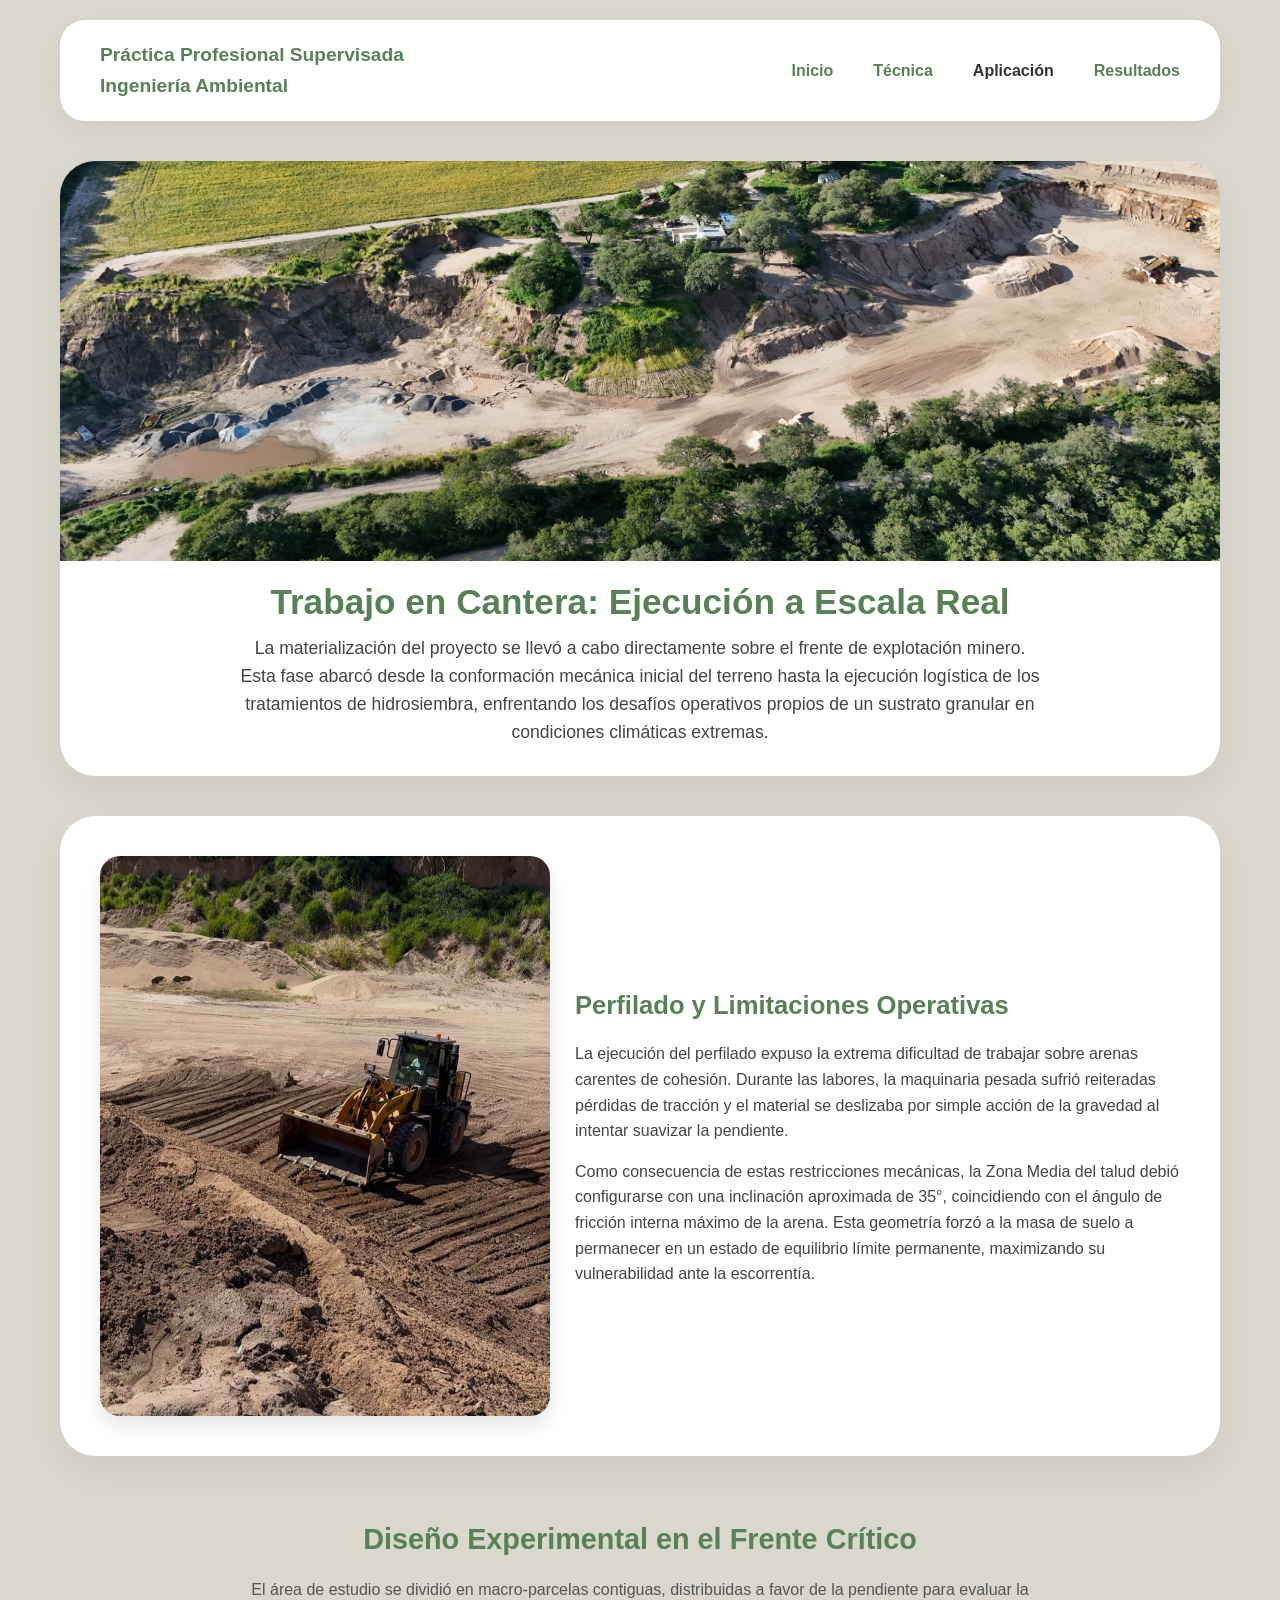
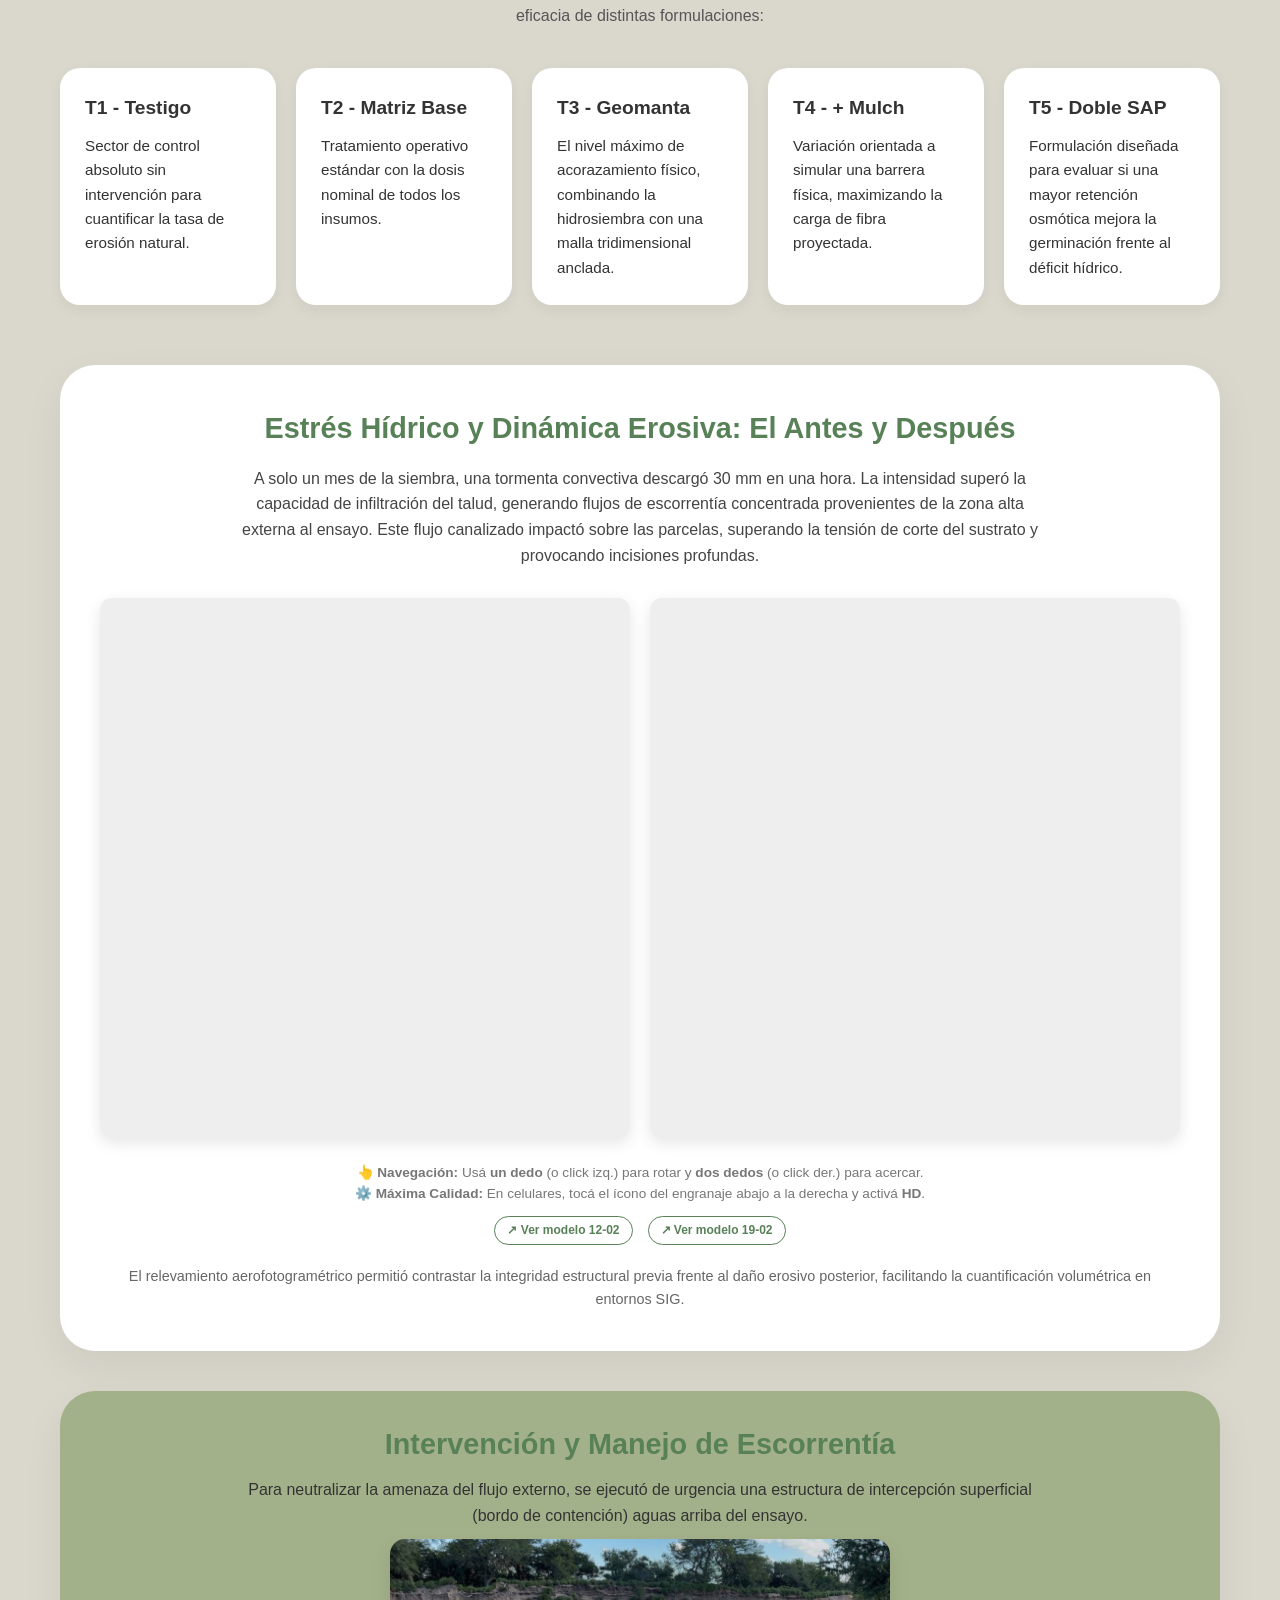
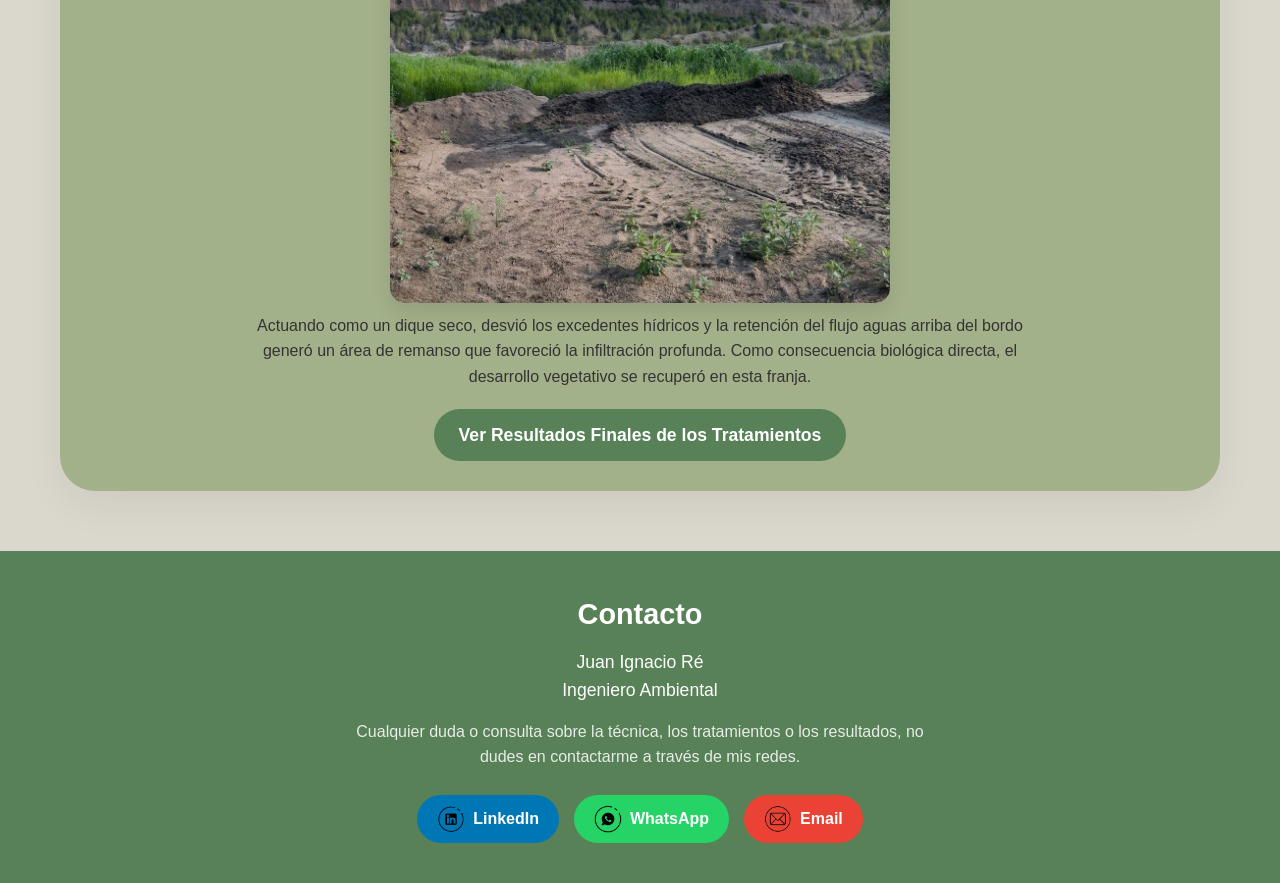
==== commit 4772ab27: "Update cantera.html" ====
--- a/cantera.html
+++ b/cantera.html
@@ -3,7 +3,7 @@
 <head>
     <meta charset="UTF-8">
     <meta name="viewport" content="width=device-width, initial-scale=1.0">
-    <title>Aplicación - Trabajo en Cantera | Tesis Ingeniería Ambiental</title>
+    <title>Aplicación - Trabajo en Cantera | Práctica Profesional Supervisada</title>
     <link rel="stylesheet" href="style.css">
 </head>
 <body>
@@ -12,7 +12,7 @@
     <header class="container">
         <nav class="main-nav">
             <div class="logo">
-                <h1>Tesis de Grado<br>Ingeniería Ambiental</h1>
+                <h1>Práctica Profesional Supervisada<br>Ingeniería Ambiental</h1>
             </div>
             <ul class="nav-links">
                 <li><a href="index.html">Inicio</a></li>
@@ -182,4 +182,4 @@
     </footer>
 
 </body>
-</html>+</html>
--- a/style.css
+++ b/style.css
@@ -254,11 +254,17 @@
 
 /* --- ADAPTACIÓN MÓVIL UNIFICADA (Celulares Android e iOS) --- */
 @media (max-width: 900px) {
-    /* Reducimos el padding de 40px a 20px para que el texto tenga aire y no toque los bordes */
+    
+    /* 1. Centramos el título del menú en celulares */
+    .logo h1 {
+        text-align: center;
+    }
+
+    /* 2. Le sacamos el "!important" para que las fotos principales puedan tocar los bordes */
     .hero-container, 
     .card {
         flex-direction: column;
-        padding: 30px 20px !important; 
+        padding: 30px 20px; 
     }
 
     .hero-text h2 {
@@ -282,21 +288,20 @@
     .main-nav { flex-direction: column; gap: 20px; padding: 20px; }
     .nav-links { flex-wrap: wrap; justify-content: center; gap: 20px; }
     
-    /* 3D: Al achicar el padding a 20px, estos márgenes negativos de -20px hacen que el modelo toque los bordes exactos y vuelva la simetría */
+    /* 3. Le sacamos los márgenes negativos al 3D para que no se desborde del recuadro blanco */
     .contenedor-3d {
         height: 65vh; 
         min-height: 450px;
-        width: calc(100% + 40px); 
-        margin-left: -20px;
-        margin-right: -20px;
         border-radius: 12px; 
     }
 
     .galeria-3d {
-        width: calc(100% + 40px); 
-        margin-left: -20px;
-        margin-right: -20px;
         gap: 15px; 
+    }
+
+    /* 4. Forzamos que los textos de la izquierda se centren SOLO en celulares */
+    div[style*="text-align: left"] {
+        text-align: center !important;
     }
 }
 
